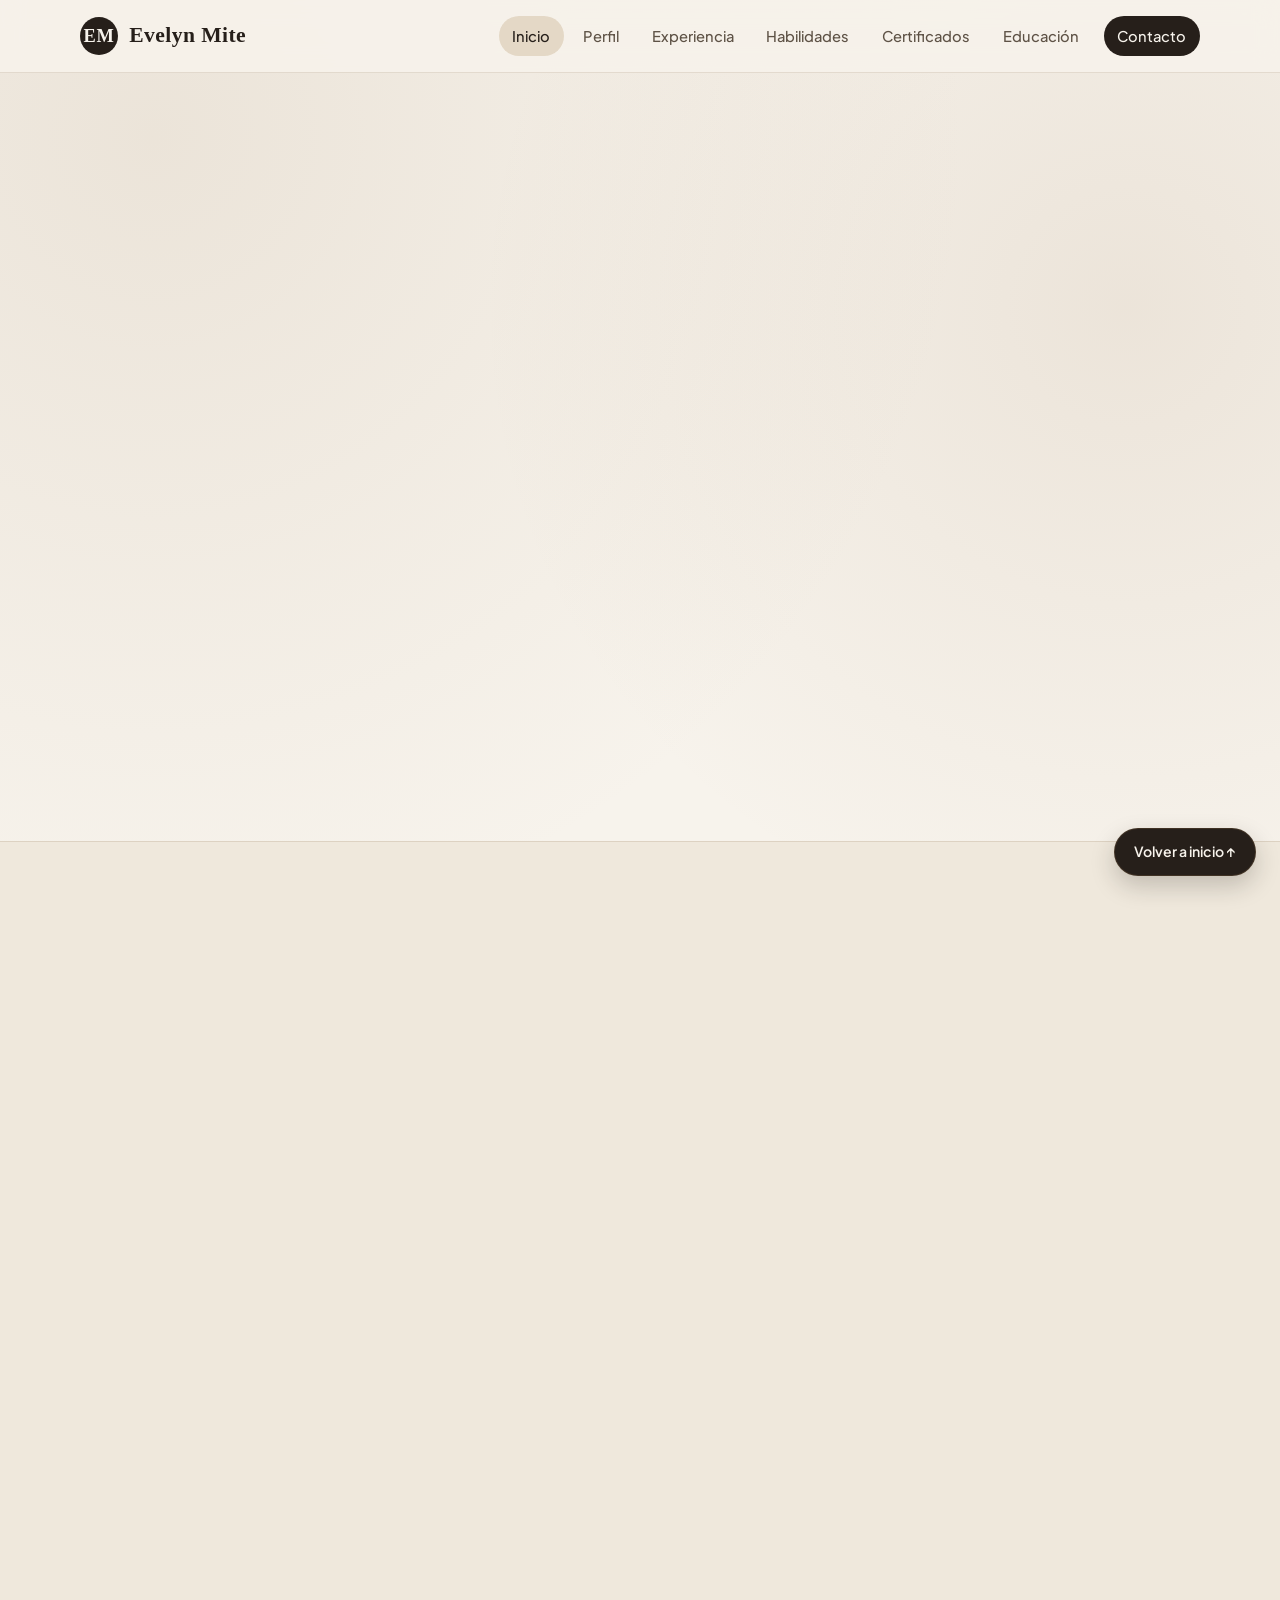
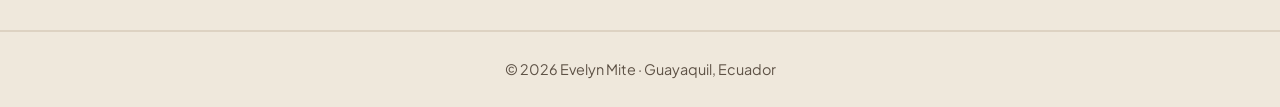
==== MI_CV/index.html @ 1874c460 "Actulizacion" ====
<!DOCTYPE html>
<html lang="es">
<head>
    <meta charset="UTF-8">
    <meta http-equiv="refresh" content="0; url=html/index.html">
    <title>Mi portafolio</title>
</head>
<body>
    <p>Redirigiendo a mi portafolio...</p>
    <a href="html/index.html">Ver mi hoja de vida</a>
</body>
</html>
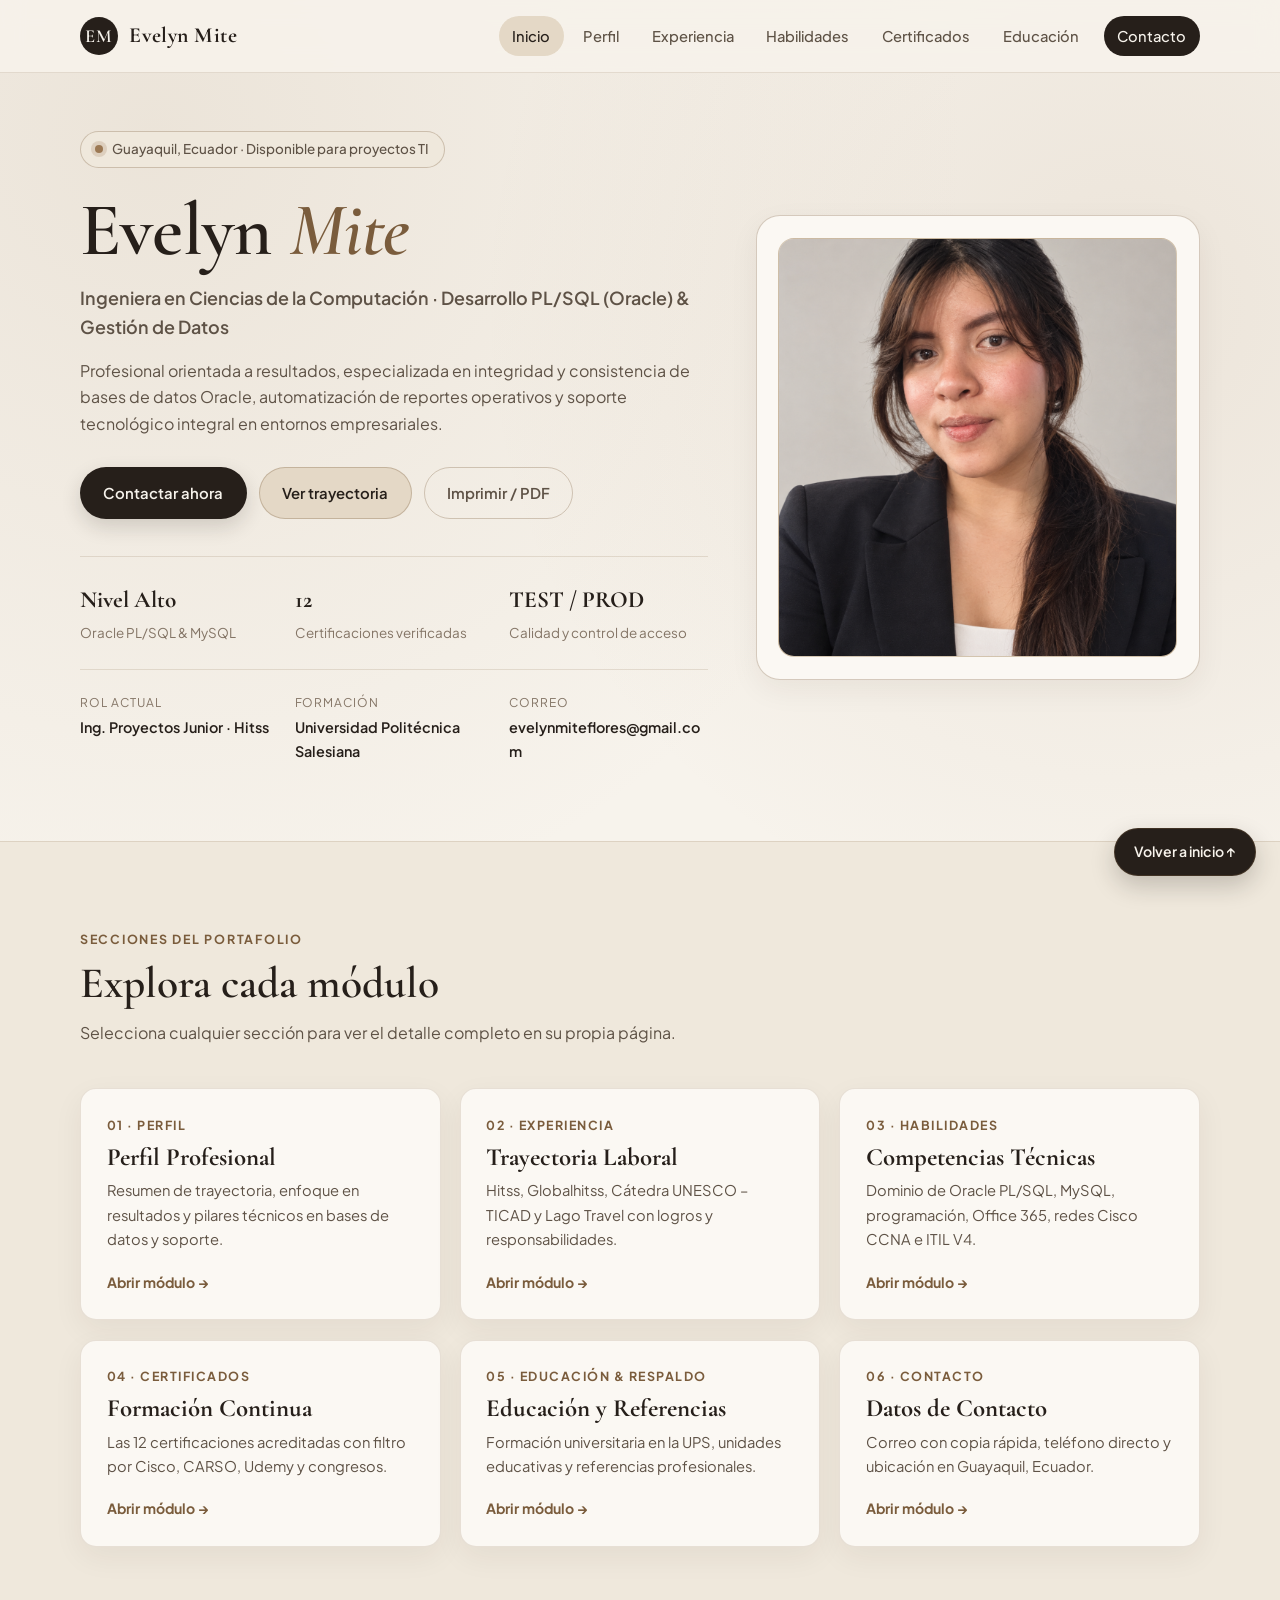
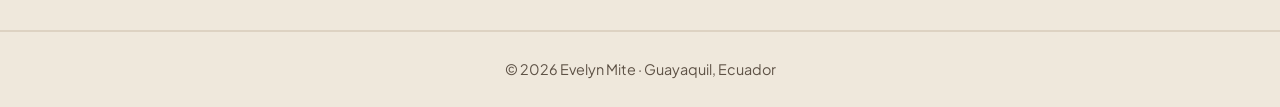
==== commit 24f4b9fe: "Actualiza" ====
--- a/MI_CV/index.html
+++ b/MI_CV/index.html
@@ -1,12 +1,190 @@
 <!DOCTYPE html>
 <html lang="es">
+
 <head>
-    <meta charset="UTF-8">
-    <meta http-equiv="refresh" content="0; url=html/index.html">
-    <title>Mi portafolio</title>
+  <meta charset="UTF-8">
+  <meta name="viewport" content="width=device-width, initial-scale=1.0">
+  <title>Evelyn Mite | Portafolio Profesional — Inicio</title>
+  <meta name="description"
+    content="Portafolio profesional de Evelyn Mite, Ingeniera en Ciencias de la Computación especializada en desarrollo de consultas PL/SQL (Oracle), bases de datos y soporte TI.">
+  <link rel="preconnect" href="https://fonts.googleapis.com">
+  <link rel="preconnect" href="https://fonts.gstatic.com" crossorigin>
+  <link
+    href="https://fonts.googleapis.com/css2?family=Cormorant+Garamond:ital,wght@0,500;0,600;0,700;1,500&family=Plus+Jakarta+Sans:wght@400;500;600;700&display=swap"
+    rel="stylesheet">
+  <link rel="stylesheet" href="css/styles.css">
+  <link rel="stylesheet" href="css/inicio.css">
 </head>
-<body>
-    <p>Redirigiendo a mi portafolio...</p>
-    <a href="html/index.html">Ver mi hoja de vida</a>
+
+<body id="top">
+  <a class="skip-link" href="#inicio">Ir al contenido principal</a>
+
+  <!-- Barra de navegación -->
+  <header class="site-header">
+    <div class="container nav-inner">
+      <a href="index.html" class="brand" aria-label="Evelyn Mite Inicio">
+        <span class="brand-mark">EM</span>
+        <span class="brand-text">Evelyn Mite</span>
+      </a>
+
+      <button class="nav-toggle" id="navToggle" aria-expanded="false" aria-controls="navMenu"
+        aria-label="Abrir menú de navegación">
+        <span></span>
+        <span></span>
+        <span></span>
+      </button>
+
+      <nav class="nav-menu" id="navMenu" aria-label="Navegación principal">
+        <a href="index.html" class="nav-link active">Inicio</a>
+        <a href="html/perfil.html" class="nav-link">Perfil</a>
+        <a href="html/experiencia.html" class="nav-link">Experiencia</a>
+        <a href="html/habilidades.html" class="nav-link">Habilidades</a>
+        <a href="html/certificados.html" class="nav-link">Certificados</a>
+        <a href="html/educacion.html" class="nav-link">Educación</a>
+        <a href="html/contacto.html" class="nav-link nav-cta">Contacto</a>
+      </nav>
+    </div>
+  </header>
+
+  <main id="inicio">
+    <!-- Hero -->
+    <section class="hero section">
+      <div class="container hero-grid">
+        <div class="hero-content reveal">
+          <div class="pill-badge">
+            <span class="status-dot" aria-hidden="true"></span>
+            Guayaquil, Ecuador · Disponible para proyectos TI
+          </div>
+          <h1 class="hero-title">
+            Evelyn <span>Mite</span>
+          </h1>
+          <p class="hero-subtitle">
+            Ingeniera en Ciencias de la Computación · Desarrollo PL/SQL (Oracle) &amp; Gestión de Datos
+          </p>
+          <p class="hero-lead">
+            Profesional orientada a resultados, especializada en integridad y consistencia de bases de datos Oracle,
+            automatización de reportes operativos y soporte tecnológico integral en entornos empresariales.
+          </p>
+
+          <div class="hero-actions">
+            <a href="html/contacto.html" class="btn btn-primary">Contactar ahora</a>
+            <a href="html/experiencia.html" class="btn btn-secondary">Ver trayectoria</a>
+            <button type="button" class="btn btn-ghost" id="printBtn" title="Imprimir o guardar como PDF">
+              Imprimir / PDF
+            </button>
+          </div>
+
+          <div class="hero-highlights">
+            <div class="highlight-item">
+              <strong>Nivel Alto</strong>
+              <span>Oracle PL/SQL &amp; MySQL</span>
+            </div>
+            <div class="highlight-item">
+              <strong>12</strong>
+              <span>Certificaciones verificadas</span>
+            </div>
+            <div class="highlight-item">
+              <strong>TEST / PROD</strong>
+              <span>Calidad y control de acceso</span>
+            </div>
+          </div>
+
+          <div class="portrait-meta" aria-label="Datos rápidos">
+            <div class="meta-row">
+              <span class="meta-label">Rol actual</span>
+              <span class="meta-value">Ing. Proyectos Junior · Hitss</span>
+            </div>
+            <div class="meta-row">
+              <span class="meta-label">Formación</span>
+              <span class="meta-value">Universidad Politécnica Salesiana</span>
+            </div>
+            <div class="meta-row">
+              <span class="meta-label">Correo</span>
+              <a href="mailto:evelynmiteflores@gmail.com" class="meta-link">evelynmiteflores@gmail.com</a>
+            </div>
+          </div>
+        </div>
+
+        <aside class="hero-visual reveal" aria-label="Tarjeta de presentación">
+          <div class="portrait-card">
+            <div class="portrait-frame">
+              <img src="img/Foto _CV.png" alt="Fotografía profesional de Evelyn Mite" class="portrait-img"
+                onerror="this.style.display='none'; this.nextElementSibling.style.display='flex';">
+              <div class="portrait-fallback" aria-hidden="true">
+                <span class="monogram">EM</span>
+                <span class="monogram-sub">Ing. Ciencias de la Computación</span>
+              </div>
+            </div>
+          </div>
+        </aside>
+      </div>
+    </section>
+
+    <!-- Índice de módulos -->
+    <section class="section section-alt">
+      <div class="container">
+        <div class="section-header reveal">
+          <span class="eyebrow">Secciones del Portafolio</span>
+          <h2>Explora cada módulo</h2>
+          <p class="section-desc">Selecciona cualquier sección para ver el detalle completo en su propia página.</p>
+        </div>
+
+        <div class="modules-grid">
+          <a href="html/perfil.html" class="module-card card reveal">
+            <span class="module-num">01 · Perfil</span>
+            <h3>Perfil Profesional</h3>
+            <p>Resumen de trayectoria, enfoque en resultados y pilares técnicos en bases de datos y soporte.</p>
+            <span class="module-go">Abrir módulo →</span>
+          </a>
+
+          <a href="html/experiencia.html" class="module-card card reveal">
+            <span class="module-num">02 · Experiencia</span>
+            <h3>Trayectoria Laboral</h3>
+            <p>Hitss, Globalhitss, Cátedra UNESCO – TICAD y Lago Travel con logros y responsabilidades.</p>
+            <span class="module-go">Abrir módulo →</span>
+          </a>
+
+          <a href="html/habilidades.html" class="module-card card reveal">
+            <span class="module-num">03 · Habilidades</span>
+            <h3>Competencias Técnicas</h3>
+            <p>Dominio de Oracle PL/SQL, MySQL, programación, Office 365, redes Cisco CCNA e ITIL V4.</p>
+            <span class="module-go">Abrir módulo →</span>
+          </a>
+
+          <a href="html/certificados.html" class="module-card card reveal">
+            <span class="module-num">04 · Certificados</span>
+            <h3>Formación Continua</h3>
+            <p>Las 12 certificaciones acreditadas con filtro por Cisco, CARSO, Udemy y congresos.</p>
+            <span class="module-go">Abrir módulo →</span>
+          </a>
+
+          <a href="html/educacion.html" class="module-card card reveal">
+            <span class="module-num">05 · Educación &amp; Respaldo</span>
+            <h3>Educación y Referencias</h3>
+            <p>Formación universitaria en la UPS, unidades educativas y referencias profesionales.</p>
+            <span class="module-go">Abrir módulo →</span>
+          </a>
+
+          <a href="html/contacto.html" class="module-card card reveal">
+            <span class="module-num">06 · Contacto</span>
+            <h3>Datos de Contacto</h3>
+            <p>Correo con copia rápida, teléfono directo y ubicación en Guayaquil, Ecuador.</p>
+            <span class="module-go">Abrir módulo →</span>
+          </a>
+        </div>
+      </div>
+    </section>
+  </main>
+
+  <footer class="site-footer">
+    <div class="container footer-inner">
+      <p>© <span id="yearNow"></span> Evelyn Mite · Guayaquil, Ecuador</p>
+    </div>
+  </footer>
+
+  <a href="#top" class="back-top-floating" id="backToTopBtn" aria-label="Volver a inicio">Volver a inicio ↑</a>
+
+  <script src="js/script.js"></script>
 </body>
+
 </html>
--- a/MI_CV/css/styles.css
+++ b/MI_CV/css/styles.css
@@ -0,0 +1,466 @@
+/* =========================================================
+   Estilos Base Compartidos — Paleta Combinación Beige Editorial
+   ========================================================= */
+
+:root {
+  --bg-cream: #f7f3ec;
+  --bg-sand: #efe8dc;
+  --bg-card: #fbf8f3;
+  --bg-deep-beige: #e4d8c6;
+
+  --ink-primary: #261f1a;
+  --ink-secondary: #5e5246;
+  --ink-muted: #847566;
+
+  --accent-bronze: #9c7954;
+  --accent-bronze-dark: #7a5c3c;
+  --accent-taupe: #c9b7a0;
+  --border-soft: rgba(122, 92, 60, 0.16);
+  --border-strong: rgba(122, 92, 60, 0.3);
+
+  --shadow-soft: 0 10px 30px rgba(48, 36, 24, 0.06);
+  --shadow-hover: 0 16px 36px rgba(48, 36, 24, 0.1);
+
+  --radius-sm: 10px;
+  --radius-md: 16px;
+  --radius-lg: 24px;
+  --container-max: 1120px;
+
+  --font-serif: "Cormorant Garamond", Georgia, "Times New Roman", serif;
+  --font-sans: "Plus Jakarta Sans", -apple-system, BlinkMacSystemFont, "Segoe UI", sans-serif;
+}
+
+*,
+*::before,
+*::after {
+  box-sizing: border-box;
+}
+
+html {
+  scroll-behavior: smooth;
+  scroll-padding-top: 84px;
+}
+
+body {
+  margin: 0;
+  min-height: 100vh;
+  display: flex;
+  flex-direction: column;
+  font-family: var(--font-sans);
+  font-size: 16px;
+  line-height: 1.65;
+  color: var(--ink-primary);
+  background-color: var(--bg-cream);
+  background-image:
+    radial-gradient(circle at 12% 8%, rgba(201, 183, 160, 0.25), transparent 42%),
+    radial-gradient(circle at 88% 18%, rgba(156, 121, 84, 0.12), transparent 36%);
+  -webkit-font-smoothing: antialiased;
+}
+
+main {
+  flex: 1;
+}
+
+a {
+  color: inherit;
+  text-decoration: none;
+}
+
+img {
+  max-width: 100%;
+  display: block;
+}
+
+.skip-link {
+  position: absolute;
+  left: -999px;
+  top: 0;
+  background: var(--ink-primary);
+  color: var(--bg-cream);
+  padding: 0.6rem 1rem;
+  z-index: 999;
+}
+
+.skip-link:focus {
+  left: 1rem;
+  top: 1rem;
+  border-radius: var(--radius-sm);
+}
+
+.container {
+  width: min(100% - 2.2rem, var(--container-max));
+  margin-inline: auto;
+}
+
+.section {
+  padding: 5.2rem 0;
+}
+
+.section-alt {
+  background-color: var(--bg-sand);
+  border-top: 1px solid var(--border-soft);
+  border-bottom: 1px solid var(--border-soft);
+}
+
+/* Header & Navigation */
+.site-header {
+  position: sticky;
+  top: 0;
+  z-index: 100;
+  backdrop-filter: blur(12px);
+  -webkit-backdrop-filter: blur(12px);
+  background: rgba(247, 243, 236, 0.86);
+  border-bottom: 1px solid var(--border-soft);
+}
+
+.nav-inner {
+  display: flex;
+  align-items: center;
+  justify-content: space-between;
+  min-height: 72px;
+  gap: 1rem;
+}
+
+.brand {
+  display: inline-flex;
+  align-items: center;
+  gap: 0.7rem;
+  font-weight: 600;
+}
+
+.brand-mark {
+  display: grid;
+  place-items: center;
+  width: 38px;
+  height: 38px;
+  border-radius: 50%;
+  background: var(--ink-primary);
+  color: var(--bg-cream);
+  font-family: var(--font-serif);
+  font-size: 1.15rem;
+  letter-spacing: 0.04em;
+}
+
+.brand-text {
+  font-family: var(--font-serif);
+  font-size: 1.35rem;
+  font-weight: 700;
+  letter-spacing: 0.02em;
+}
+
+.nav-menu {
+  display: flex;
+  align-items: center;
+  gap: 0.35rem;
+}
+
+.nav-link {
+  padding: 0.48rem 0.85rem;
+  border-radius: 999px;
+  font-size: 0.92rem;
+  font-weight: 500;
+  color: var(--ink-secondary);
+  transition: background-color 0.2s ease, color 0.2s ease;
+}
+
+.nav-link:hover,
+.nav-link.active {
+  color: var(--ink-primary);
+  background-color: var(--bg-deep-beige);
+}
+
+.nav-cta {
+  background-color: var(--ink-primary);
+  color: var(--bg-cream);
+  margin-left: 0.35rem;
+}
+
+.nav-cta:hover,
+.nav-cta.active {
+  background-color: var(--accent-bronze-dark);
+  color: var(--bg-cream);
+}
+
+.nav-toggle {
+  display: none;
+  flex-direction: column;
+  justify-content: center;
+  gap: 5px;
+  width: 40px;
+  height: 40px;
+  border: 1px solid var(--border-strong);
+  border-radius: var(--radius-sm);
+  background: var(--bg-card);
+  cursor: pointer;
+  padding: 8px;
+}
+
+.nav-toggle span {
+  display: block;
+  height: 2px;
+  width: 100%;
+  background: var(--ink-primary);
+  border-radius: 2px;
+  transition: transform 0.2s ease, opacity 0.2s ease;
+}
+
+/* Typography & Section Headers */
+.eyebrow {
+  display: inline-block;
+  font-size: 0.78rem;
+  font-weight: 700;
+  letter-spacing: 0.14em;
+  text-transform: uppercase;
+  color: var(--accent-bronze-dark);
+  margin-bottom: 0.55rem;
+}
+
+h1,
+h2,
+h3 {
+  margin-top: 0;
+  color: var(--ink-primary);
+  line-height: 1.15;
+}
+
+h2 {
+  font-family: var(--font-serif);
+  font-size: clamp(2rem, 3.4vw, 2.75rem);
+  font-weight: 600;
+  margin-bottom: 0.75rem;
+}
+
+.section-header {
+  max-width: 680px;
+  margin-bottom: 2.6rem;
+}
+
+.section-header.compact {
+  margin-bottom: 1.6rem;
+}
+
+.section-desc {
+  color: var(--ink-secondary);
+  margin: 0;
+}
+
+/* Buttons */
+.btn {
+  display: inline-flex;
+  align-items: center;
+  justify-content: center;
+  gap: 0.45rem;
+  padding: 0.8rem 1.4rem;
+  border-radius: 999px;
+  font-family: inherit;
+  font-size: 0.93rem;
+  font-weight: 600;
+  cursor: pointer;
+  border: 1px solid transparent;
+  transition: transform 0.18s ease, background-color 0.2s ease, border-color 0.2s ease, box-shadow 0.2s ease;
+}
+
+.btn:hover {
+  transform: translateY(-2px);
+}
+
+.btn-primary {
+  background-color: var(--ink-primary);
+  color: var(--bg-cream);
+  box-shadow: 0 8px 20px rgba(38, 31, 26, 0.16);
+}
+
+.btn-primary:hover {
+  background-color: var(--accent-bronze-dark);
+}
+
+.btn-secondary {
+  background-color: var(--bg-deep-beige);
+  color: var(--ink-primary);
+  border-color: var(--border-strong);
+}
+
+.btn-secondary:hover {
+  background-color: #dacab4;
+}
+
+.btn-ghost {
+  background-color: transparent;
+  color: var(--ink-secondary);
+  border-color: var(--border-strong);
+}
+
+.btn-ghost:hover {
+  background-color: var(--bg-card);
+  color: var(--ink-primary);
+}
+
+.btn-full {
+  width: 100%;
+}
+
+/* Cards */
+.card {
+  background: var(--bg-card);
+  border: 1px solid var(--border-soft);
+  border-radius: var(--radius-md);
+  box-shadow: var(--shadow-soft);
+  transition: transform 0.22s ease, box-shadow 0.22s ease, border-color 0.22s ease;
+}
+
+.card:hover {
+  border-color: var(--border-strong);
+  box-shadow: var(--shadow-hover);
+}
+
+/* Paginador entre módulos */
+.page-pager {
+  margin-top: 2.8rem;
+  padding-top: 1.6rem;
+  border-top: 1px solid var(--border-soft);
+  display: flex;
+  justify-content: space-between;
+  align-items: center;
+  flex-wrap: wrap;
+  gap: 0.9rem;
+}
+
+/* Footer */
+.site-footer {
+  border-top: 1px solid var(--border-soft);
+  background: var(--bg-sand);
+  padding: 1.6rem 0;
+}
+
+.footer-inner {
+  display: flex;
+  justify-content: center;
+  align-items: center;
+  text-align: center;
+  gap: 1rem;
+  font-size: 0.9rem;
+  color: var(--ink-secondary);
+}
+
+.footer-inner p {
+  margin: 0;
+}
+
+/* Botón fijo en la parte inferior para volver arriba */
+.back-top-floating {
+  position: fixed;
+  right: 1.5rem;
+  bottom: 1.5rem;
+  z-index: 95;
+  display: inline-flex;
+  align-items: center;
+  gap: 0.4rem;
+  padding: 0.72rem 1.2rem;
+  border-radius: 999px;
+  background: var(--ink-primary);
+  color: var(--bg-cream);
+  border: 1px solid var(--border-strong);
+  font-size: 0.88rem;
+  font-weight: 600;
+  box-shadow: 0 10px 24px rgba(38, 31, 26, 0.22);
+  transition: transform 0.2s ease, background-color 0.2s ease, box-shadow 0.2s ease;
+}
+
+.back-top-floating:hover {
+  transform: translateY(-3px);
+  background: var(--accent-bronze-dark);
+  box-shadow: 0 14px 28px rgba(38, 31, 26, 0.28);
+}
+
+/* Reveal Animations */
+.reveal {
+  opacity: 0;
+  transform: translateY(18px);
+  transition: opacity 0.55s ease, transform 0.55s ease;
+}
+
+.reveal.visible {
+  opacity: 1;
+  transform: translateY(0);
+}
+
+@media (prefers-reduced-motion: reduce) {
+  html {
+    scroll-behavior: auto;
+  }
+
+  .reveal {
+    opacity: 1;
+    transform: none;
+    transition: none;
+  }
+}
+
+/* Responsive Global */
+@media (max-width: 760px) {
+  .nav-toggle {
+    display: flex;
+  }
+
+  .nav-menu {
+    position: absolute;
+    top: 72px;
+    left: 0;
+    right: 0;
+    flex-direction: column;
+    align-items: stretch;
+    padding: 1rem 1.2rem 1.4rem;
+    background: var(--bg-cream);
+    border-bottom: 1px solid var(--border-strong);
+    box-shadow: var(--shadow-soft);
+    display: none;
+  }
+
+  .nav-menu.open {
+    display: flex;
+  }
+
+  .nav-cta {
+    margin-left: 0;
+    text-align: center;
+  }
+
+  .section {
+    padding: 3.8rem 0;
+  }
+
+  .back-top-floating {
+    right: 1rem;
+    bottom: 1rem;
+    padding: 0.65rem 1rem;
+    font-size: 0.84rem;
+  }
+}
+
+/* Print / PDF Base */
+@media print {
+  .site-header,
+  .page-pager,
+  .back-top-floating {
+    display: none !important;
+  }
+
+  body {
+    background: #fff;
+    color: #000;
+  }
+
+  .section {
+    padding: 1.5rem 0;
+  }
+
+  .card {
+    box-shadow: none;
+    break-inside: avoid;
+  }
+
+  .reveal {
+    opacity: 1 !important;
+    transform: none !important;
+  }
+}
--- a/MI_CV/css/inicio.css
+++ b/MI_CV/css/inicio.css
@@ -0,0 +1,258 @@
+/* =========================================================
+   Módulo Inicio (Hoja.html)
+   ========================================================= */
+
+.hero {
+  padding-top: 3.6rem;
+  padding-bottom: 4.8rem;
+}
+
+.hero-grid {
+  display: grid;
+  grid-template-columns: 1.2fr 0.85fr;
+  gap: 3rem;
+  align-items: center;
+}
+
+.pill-badge {
+  display: inline-flex;
+  align-items: center;
+  gap: 0.55rem;
+  padding: 0.4rem 0.9rem;
+  background: var(--bg-sand);
+  border: 1px solid var(--border-strong);
+  border-radius: 999px;
+  font-size: 0.84rem;
+  font-weight: 500;
+  color: var(--ink-secondary);
+  margin-bottom: 1.25rem;
+}
+
+.status-dot {
+  width: 8px;
+  height: 8px;
+  border-radius: 50%;
+  background: var(--accent-bronze);
+  box-shadow: 0 0 0 4px rgba(156, 121, 84, 0.22);
+}
+
+.hero-title {
+  font-family: var(--font-serif);
+  font-size: clamp(3rem, 6vw, 4.7rem);
+  font-weight: 600;
+  letter-spacing: -0.01em;
+  margin-bottom: 0.55rem;
+}
+
+.hero-title span {
+  font-style: italic;
+  color: var(--accent-bronze-dark);
+}
+
+.hero-subtitle {
+  font-size: 1.12rem;
+  font-weight: 600;
+  color: var(--ink-secondary);
+  margin: 0 0 1rem;
+}
+
+.hero-lead {
+  color: var(--ink-secondary);
+  max-width: 58ch;
+  margin: 0 0 1.85rem;
+}
+
+.hero-actions {
+  display: flex;
+  flex-wrap: wrap;
+  gap: 0.75rem;
+  margin-bottom: 2.3rem;
+}
+
+.hero-highlights {
+  display: grid;
+  grid-template-columns: repeat(3, minmax(0, 1fr));
+  gap: 1rem;
+  padding-top: 1.5rem;
+  border-top: 1px solid var(--border-soft);
+}
+
+.highlight-item strong {
+  display: block;
+  font-family: var(--font-serif);
+  font-size: 1.45rem;
+  color: var(--ink-primary);
+}
+
+.highlight-item span {
+  font-size: 0.84rem;
+  color: var(--ink-muted);
+}
+
+/* Datos rápidos debajo de highlights */
+.portrait-meta {
+  display: grid;
+  grid-template-columns: repeat(3, minmax(0, 1fr));
+  gap: 1rem;
+  margin-top: 1.5rem;
+  padding-top: 1.4rem;
+  border-top: 1px solid var(--border-soft);
+}
+
+.meta-row {
+  display: flex;
+  flex-direction: column;
+  align-items: flex-start;
+  gap: 0.25rem;
+  font-size: 0.9rem;
+}
+
+.meta-label {
+  font-size: 0.75rem;
+  text-transform: uppercase;
+  letter-spacing: 0.08em;
+  color: var(--ink-muted);
+}
+
+.meta-value,
+.meta-link {
+  text-align: left;
+  font-weight: 600;
+  color: var(--ink-primary);
+  word-break: break-word;
+}
+
+.meta-link:hover {
+  color: var(--accent-bronze-dark);
+  text-decoration: underline;
+}
+
+/* Tarjeta de fotografía */
+.portrait-card {
+  background: var(--bg-card);
+  border: 1px solid var(--border-strong);
+  border-radius: var(--radius-lg);
+  padding: 1.35rem;
+  box-shadow: var(--shadow-soft);
+}
+
+.portrait-frame {
+  position: relative;
+  border-radius: var(--radius-md);
+  overflow: hidden;
+  aspect-ratio: 4 / 4.2;
+  background: linear-gradient(145deg, #e7dccb 0%, #d4c3aa 100%);
+  border: 1px solid var(--border-soft);
+  margin-bottom: 1.2rem;
+}
+
+.portrait-frame:last-child {
+  margin-bottom: 0;
+}
+
+.portrait-img {
+  width: 100%;
+  height: 100%;
+  object-fit: cover;
+}
+
+.portrait-fallback {
+  display: none;
+  flex-direction: column;
+  align-items: center;
+  justify-content: center;
+  width: 100%;
+  height: 100%;
+  padding: 1.5rem;
+  text-align: center;
+  background:
+    radial-gradient(circle at 30% 25%, rgba(255, 252, 245, 0.55), transparent 55%),
+    linear-gradient(155deg, #eadfce 0%, #cdb89c 100%);
+}
+
+.monogram {
+  font-family: var(--font-serif);
+  font-size: 5rem;
+  font-weight: 600;
+  line-height: 1;
+  color: var(--ink-primary);
+  letter-spacing: 0.05em;
+}
+
+.monogram-sub {
+  margin-top: 0.65rem;
+  font-size: 0.82rem;
+  letter-spacing: 0.1em;
+  text-transform: uppercase;
+  color: var(--ink-secondary);
+}
+
+/* Módulos en portada */
+.modules-grid {
+  display: grid;
+  grid-template-columns: repeat(3, minmax(0, 1fr));
+  gap: 1.2rem;
+}
+
+.module-card {
+  display: flex;
+  flex-direction: column;
+  padding: 1.6rem;
+  text-decoration: none;
+}
+
+.module-num {
+  font-size: 0.78rem;
+  font-weight: 700;
+  letter-spacing: 0.12em;
+  text-transform: uppercase;
+  color: var(--accent-bronze-dark);
+  margin-bottom: 0.45rem;
+}
+
+.module-card h3 {
+  font-family: var(--font-serif);
+  font-size: 1.55rem;
+  margin-bottom: 0.45rem;
+}
+
+.module-card p {
+  margin: 0 0 1.2rem;
+  font-size: 0.92rem;
+  color: var(--ink-secondary);
+  flex: 1;
+}
+
+.module-go {
+  font-size: 0.88rem;
+  font-weight: 700;
+  color: var(--accent-bronze-dark);
+}
+
+.module-card:hover .module-go {
+  color: var(--ink-primary);
+}
+
+@media (max-width: 960px) {
+  .hero-grid {
+    grid-template-columns: 1fr;
+  }
+
+  .modules-grid {
+    grid-template-columns: repeat(2, minmax(0, 1fr));
+  }
+}
+
+@media (max-width: 760px) {
+  .hero-highlights,
+  .portrait-meta,
+  .modules-grid {
+    grid-template-columns: 1fr;
+  }
+}
+
+@media print {
+  .hero-actions {
+    display: none !important;
+  }
+}
